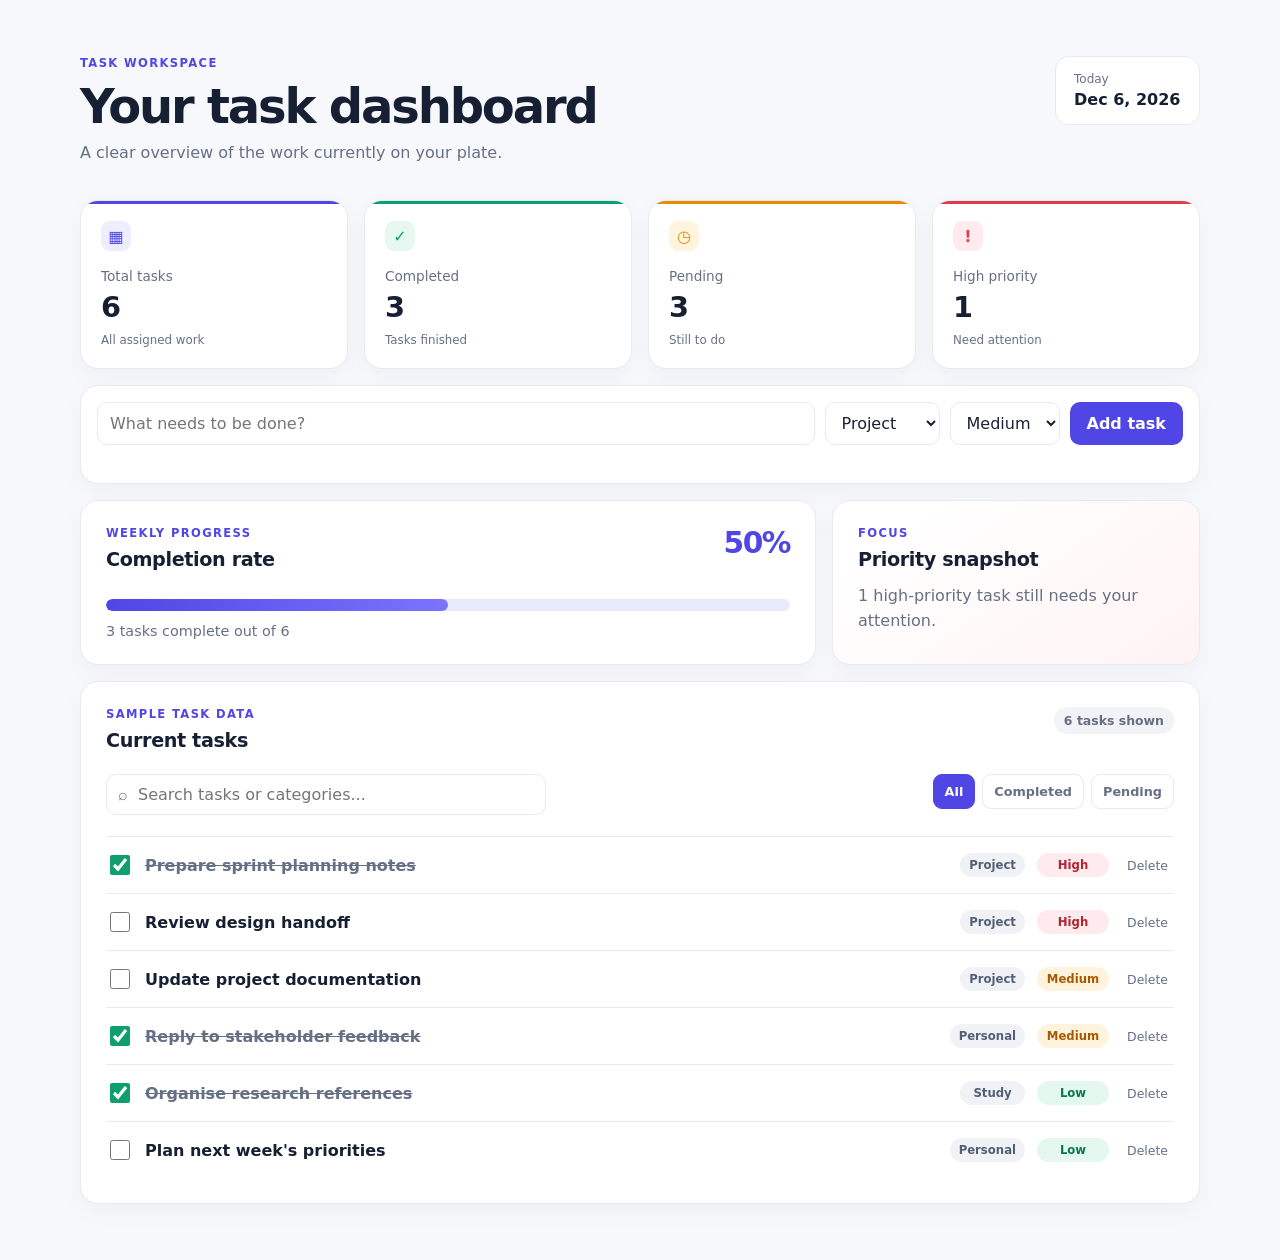
==== dashboard.html @ 53220f0e "Implement dashboard" ====
<!doctype html>
<html lang="en">
<head>
  <meta charset="utf-8">
  <meta name="viewport" content="width=device-width, initial-scale=1">
  <meta name="description" content="A standalone task dashboard with task statistics.">
  <title>Task Dashboard</title>
  <link rel="stylesheet" href="dashboard.css">
</head>
<body>
  <main class="dashboard" aria-labelledby="page-title">
    <header class="hero">
      <div><p class="eyebrow">Task workspace</p><h1 id="page-title">Your task dashboard</h1><p class="intro">A clear overview of the work currently on your plate.</p></div>
      <div class="today" aria-label="Current date"><span>Today</span><strong id="current-date"></strong></div>
    </header>

    <section class="metrics" aria-label="Task statistics">
      <article class="metric-card total"><span class="metric-icon" aria-hidden="true">▦</span><p>Total tasks</p><strong id="total-tasks">0</strong><span>All assigned work</span></article>
      <article class="metric-card completed"><span class="metric-icon" aria-hidden="true">✓</span><p>Completed</p><strong id="completed-tasks">0</strong><span>Tasks finished</span></article>
      <article class="metric-card pending"><span class="metric-icon" aria-hidden="true">◷</span><p>Pending</p><strong id="pending-tasks">0</strong><span>Still to do</span></article>
      <article class="metric-card high"><span class="metric-icon" aria-hidden="true">!</span><p>High priority</p><strong id="high-priority-tasks">0</strong><span>Need attention</span></article>
    </section>

    <section class="add-panel" aria-labelledby="add-task-heading">
      <h2 id="add-task-heading" class="sr-only">Add a task</h2>
      <form id="task-form" class="task-form" novalidate>
        <input id="task-input" type="text" maxlength="150" placeholder="What needs to be done?" aria-label="Task description" autocomplete="off">
        <select id="category-input" aria-label="Task category"><option>Study</option><option>Personal</option><option selected>Project</option><option>Other</option></select>
        <select id="priority-input" aria-label="Task priority"><option>Low</option><option selected>Medium</option><option>High</option></select>
        <button type="submit">Add task</button>
      </form>
      <p id="form-error" class="form-error" role="alert"></p>
    </section>

    <section class="content-grid">
      <article class="progress-card" aria-labelledby="progress-heading">
        <div class="card-heading"><div><p class="eyebrow">Weekly progress</p><h2 id="progress-heading">Completion rate</h2></div><strong id="completion-percentage">0%</strong></div>
        <div id="progress-track" class="progress-track" role="progressbar" aria-label="Task completion progress" aria-valuemin="0" aria-valuemax="100" aria-valuenow="0"><span id="progress-fill"></span></div>
        <p id="progress-summary">No tasks yet</p>
      </article>
      <article class="focus-card" aria-labelledby="focus-heading"><p class="eyebrow">Focus</p><h2 id="focus-heading">Priority snapshot</h2><p id="focus-message">Everything is under control.</p></article>
    </section>

    <section class="task-section" aria-labelledby="tasks-heading">
      <div class="section-heading"><div><p class="eyebrow">Sample task data</p><h2 id="tasks-heading">Current tasks</h2></div><span id="task-count" class="task-count">0 tasks</span></div>
      <div class="controls" aria-label="Task search and filters">
        <label class="search-field" for="task-search"><span aria-hidden="true">⌕</span><span class="sr-only">Search tasks</span><input id="task-search" type="search" placeholder="Search tasks or categories..." autocomplete="off"><button id="clear-search" type="button" aria-label="Clear search" hidden>×</button></label>
        <div class="filter-group" role="group" aria-label="Filter tasks by status"><button class="is-active" type="button" data-filter="all" aria-pressed="true">All</button><button type="button" data-filter="completed" aria-pressed="false">Completed</button><button type="button" data-filter="pending" aria-pressed="false">Pending</button></div>
      </div>
      <ul id="task-list" class="task-list" aria-live="polite"></ul>
      <p id="empty-state" class="empty-state" hidden>No tasks match your current search or filter.</p>
    </section>
  </main>
  <script src="dashboard.js"></script>
</body>
</html>
---- dashboard.css ----
:root { --ink:#172033; --muted:#667085; --line:#e8eaf0; --canvas:#f6f8fc; --surface:#fff; --blue:#4f46e5; --green:#0f9f6e; --amber:#e68a00; --red:#dc3c4d; }
* { box-sizing:border-box; }
body { margin:0; min-width:320px; background:var(--canvas); color:var(--ink); font-family:Inter,ui-sans-serif,system-ui,-apple-system,"Segoe UI",sans-serif; }
.dashboard { width:min(1120px,calc(100% - 32px)); margin:auto; padding:56px 0; }
.hero,.section-heading,.card-heading,.controls { display:flex; justify-content:space-between; gap:24px; align-items:flex-start; }
.eyebrow { margin:0 0 8px; color:var(--blue); font-size:.72rem; font-weight:800; letter-spacing:.12em; text-transform:uppercase; }
h1,h2,p { margin-top:0; } h1 { margin-bottom:9px; font-size:clamp(2rem,5vw,3rem); letter-spacing:-.045em; } h2 { margin-bottom:0; font-size:1.2rem; letter-spacing:-.02em; }
.intro,.metric-card>span:last-child,.progress-card>p,.focus-card>p:not(.eyebrow) { color:var(--muted); } .intro { margin-bottom:0; }
.today { min-width:145px; padding:15px 18px; border:1px solid var(--line); border-radius:14px; background:var(--surface); }.today span { display:block; margin-bottom:4px; color:var(--muted); font-size:.75rem; }
.metrics { display:grid; grid-template-columns:repeat(4,1fr); gap:16px; margin:38px 0 16px; }.metric-card,.progress-card,.focus-card,.task-section,.add-panel { border:1px solid var(--line); border-radius:18px; background:var(--surface); box-shadow:0 8px 25px rgba(29,41,57,.035); }.metric-card { position:relative; overflow:hidden; padding:20px; }.metric-card:before { position:absolute; top:0; left:0; width:100%; height:3px; background:var(--blue); content:""; }.completed:before{background:var(--green)} .pending:before{background:var(--amber)} .high:before{background:var(--red)}
.metric-icon { display:grid; width:30px; height:30px; margin-bottom:17px; place-items:center; border-radius:9px; color:var(--blue); background:#eeedff; font-weight:900; }.completed .metric-icon{color:var(--green);background:#e7f8f1}.pending .metric-icon{color:var(--amber);background:#fff4df}.high .metric-icon{color:var(--red);background:#ffeaed}.metric-card p{margin-bottom:6px;color:var(--muted);font-size:.85rem}.metric-card strong{display:block;margin-bottom:5px;font-size:1.8rem;letter-spacing:-.04em}.metric-card>span:last-child{font-size:.74rem}
.add-panel { margin-bottom:16px; padding:16px; }.task-form { display:grid; grid-template-columns:minmax(0,1fr) auto auto auto; gap:10px; }.task-form input,.task-form select,.task-form button{min-height:43px;border-radius:10px;font:inherit}.task-form input,.task-form select{border:1px solid var(--line);padding:0 12px;color:var(--ink);background:#fff}.task-form input:focus,.task-form select:focus,.search-field:focus-within{outline:3px solid #deddff;border-color:var(--blue)}.task-form button{border:0;padding:0 17px;color:#fff;background:var(--blue);font-weight:750;cursor:pointer}.form-error{min-height:1.1em;margin:8px 2px 0;color:var(--red);font-size:.8rem}
.content-grid { display:grid; grid-template-columns:2fr 1fr; gap:16px; }.progress-card,.focus-card{padding:25px}.card-heading>strong{color:var(--blue);font-size:1.85rem;letter-spacing:-.05em}.progress-track{height:12px;margin:28px 0 12px;overflow:hidden;border-radius:999px;background:#e9eafb}.progress-track span{display:block;width:0;height:100%;border-radius:inherit;background:linear-gradient(90deg,#4f46e5,#7c73ff);transition:width .5s ease}.progress-card>p{margin-bottom:0;font-size:.9rem}.focus-card{background:linear-gradient(145deg,#fff 15%,#fff3f4)}.focus-card h2{margin-bottom:13px}.focus-card>p:not(.eyebrow){margin-bottom:0;line-height:1.55}
.task-section{margin-top:16px;padding:25px}.task-count{padding:6px 10px;border-radius:999px;color:var(--muted);background:#f1f3f7;font-size:.78rem;font-weight:700}.controls{margin-top:22px}.search-field{display:flex;flex:1;align-items:center;gap:8px;max-width:440px;padding:0 11px;border:1px solid var(--line);border-radius:10px;color:var(--muted)}.search-field input{width:100%;min-width:0;height:39px;border:0;outline:0;color:var(--ink);font:inherit}.search-field button,.task-delete{border:0;color:var(--muted);background:transparent;cursor:pointer}.search-field button{font-size:1.3rem}.filter-group{display:flex;flex-wrap:wrap;gap:7px}.filter-group button{padding:9px 11px;border:1px solid var(--line);border-radius:9px;color:var(--muted);background:#fff;font:inherit;font-size:.8rem;font-weight:700;cursor:pointer}.filter-group .is-active{border-color:var(--blue);color:#fff;background:var(--blue)}
.task-list{padding:0;margin:21px 0 0;list-style:none}.task-item{display:flex;align-items:center;gap:12px;padding:15px 0;border-top:1px solid var(--line)}.task-check{width:20px;height:20px;accent-color:var(--green)}.task-name{flex:1;font-weight:650}.is-completed .task-name{color:var(--muted);text-decoration:line-through}.priority,.category{padding:5px 9px;border-radius:999px;text-align:center;font-size:.73rem;font-weight:750}.priority{min-width:72px}.priority-high{color:#b42332;background:#ffeaed}.priority-medium{color:#a65a00;background:#fff3dd}.priority-low{color:#087850;background:#e4f8ef}.category{min-width:65px;color:#526077;background:#f0f2f6}.task-delete{font:inherit;font-size:.78rem}.task-delete:hover{color:var(--red)}.empty-state{margin:22px 0 0;color:var(--muted);text-align:center}.sr-only{position:absolute;width:1px;height:1px;padding:0;overflow:hidden;clip:rect(0,0,0,0);white-space:nowrap;border:0}
@media(max-width:760px){.dashboard{padding:32px 0}.metrics{grid-template-columns:repeat(2,1fr)}.content-grid{grid-template-columns:1fr}.task-form{grid-template-columns:1fr 1fr}.task-form input,.task-form button{grid-column:1/-1}.controls{display:block}.search-field{max-width:none}.filter-group{margin-top:10px}}@media(max-width:480px){.hero{display:block}.today{display:inline-block;margin-top:20px}.metrics{grid-template-columns:1fr}.task-section,.progress-card,.focus-card{padding:19px}.task-item{flex-wrap:wrap}.task-name{min-width:calc(100% - 40px);font-size:.9rem}}
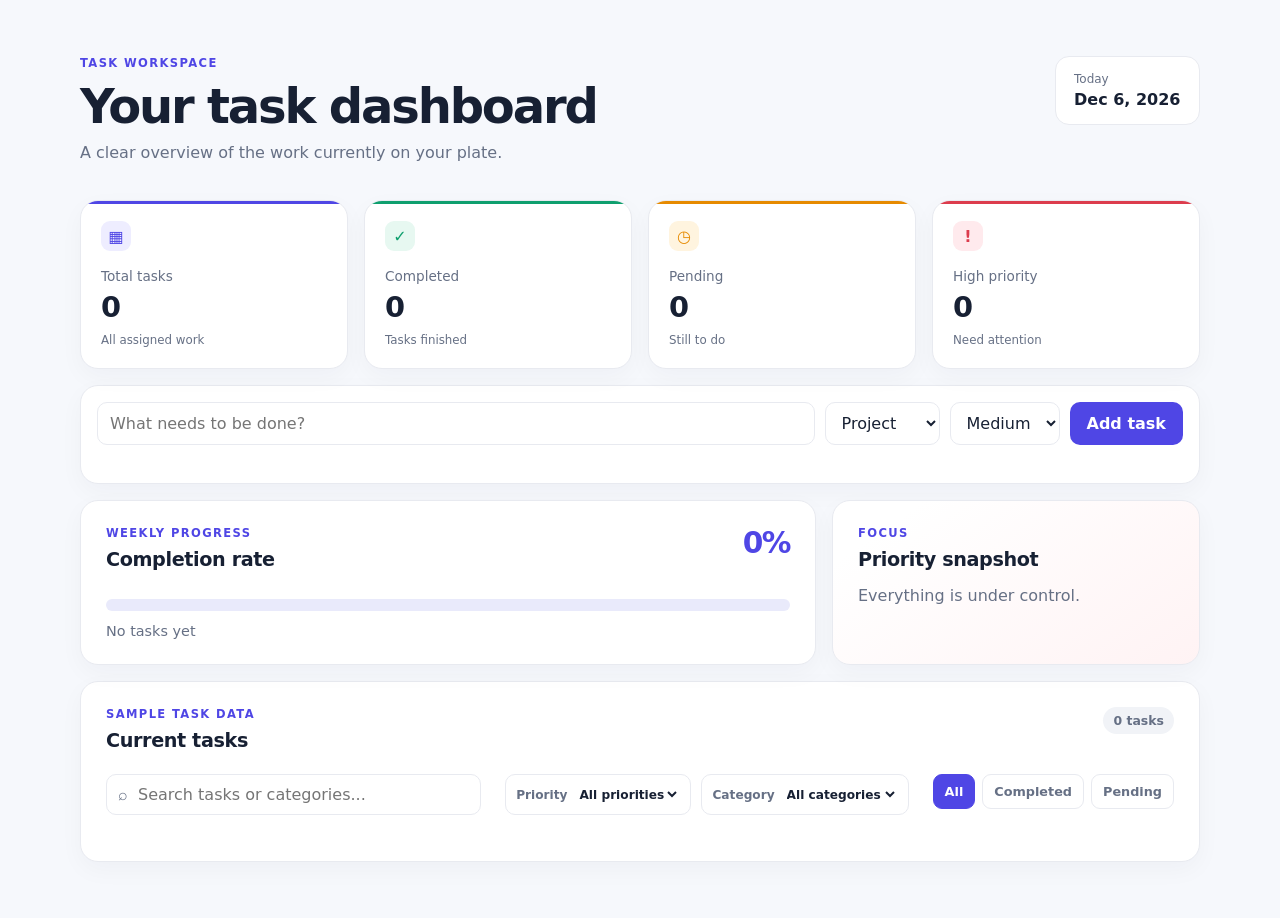
==== commit def60bae: "Implement task filtering" ====
--- a/dashboard.html
+++ b/dashboard.html
@@ -45,6 +45,27 @@
       <div class="section-heading"><div><p class="eyebrow">Sample task data</p><h2 id="tasks-heading">Current tasks</h2></div><span id="task-count" class="task-count">0 tasks</span></div>
       <div class="controls" aria-label="Task search and filters">
         <label class="search-field" for="task-search"><span aria-hidden="true">⌕</span><span class="sr-only">Search tasks</span><input id="task-search" type="search" placeholder="Search tasks or categories..." autocomplete="off"><button id="clear-search" type="button" aria-label="Clear search" hidden>×</button></label>
+        <div class="filter-toolbar">
+          <label class="filter-select" for="priority-filter">
+            <span>Priority</span>
+            <select id="priority-filter" aria-label="Filter tasks by priority">
+              <option value="all">All priorities</option>
+              <option value="High">High</option>
+              <option value="Medium">Medium</option>
+              <option value="Low">Low</option>
+            </select>
+          </label>
+          <label class="filter-select" for="category-filter">
+            <span>Category</span>
+            <select id="category-filter" aria-label="Filter tasks by category">
+              <option value="all">All categories</option>
+              <option value="Project">Project</option>
+              <option value="Study">Study</option>
+              <option value="Personal">Personal</option>
+              <option value="Other">Other</option>
+            </select>
+          </label>
+        </div>
         <div class="filter-group" role="group" aria-label="Filter tasks by status"><button class="is-active" type="button" data-filter="all" aria-pressed="true">All</button><button type="button" data-filter="completed" aria-pressed="false">Completed</button><button type="button" data-filter="pending" aria-pressed="false">Pending</button></div>
       </div>
       <ul id="task-list" class="task-list" aria-live="polite"></ul>
--- a/dashboard.css
+++ b/dashboard.css
@@ -11,6 +11,13 @@
 .metric-icon { display:grid; width:30px; height:30px; margin-bottom:17px; place-items:center; border-radius:9px; color:var(--blue); background:#eeedff; font-weight:900; }.completed .metric-icon{color:var(--green);background:#e7f8f1}.pending .metric-icon{color:var(--amber);background:#fff4df}.high .metric-icon{color:var(--red);background:#ffeaed}.metric-card p{margin-bottom:6px;color:var(--muted);font-size:.85rem}.metric-card strong{display:block;margin-bottom:5px;font-size:1.8rem;letter-spacing:-.04em}.metric-card>span:last-child{font-size:.74rem}
 .add-panel { margin-bottom:16px; padding:16px; }.task-form { display:grid; grid-template-columns:minmax(0,1fr) auto auto auto; gap:10px; }.task-form input,.task-form select,.task-form button{min-height:43px;border-radius:10px;font:inherit}.task-form input,.task-form select{border:1px solid var(--line);padding:0 12px;color:var(--ink);background:#fff}.task-form input:focus,.task-form select:focus,.search-field:focus-within{outline:3px solid #deddff;border-color:var(--blue)}.task-form button{border:0;padding:0 17px;color:#fff;background:var(--blue);font-weight:750;cursor:pointer}.form-error{min-height:1.1em;margin:8px 2px 0;color:var(--red);font-size:.8rem}
 .content-grid { display:grid; grid-template-columns:2fr 1fr; gap:16px; }.progress-card,.focus-card{padding:25px}.card-heading>strong{color:var(--blue);font-size:1.85rem;letter-spacing:-.05em}.progress-track{height:12px;margin:28px 0 12px;overflow:hidden;border-radius:999px;background:#e9eafb}.progress-track span{display:block;width:0;height:100%;border-radius:inherit;background:linear-gradient(90deg,#4f46e5,#7c73ff);transition:width .5s ease}.progress-card>p{margin-bottom:0;font-size:.9rem}.focus-card{background:linear-gradient(145deg,#fff 15%,#fff3f4)}.focus-card h2{margin-bottom:13px}.focus-card>p:not(.eyebrow){margin-bottom:0;line-height:1.55}
-.task-section{margin-top:16px;padding:25px}.task-count{padding:6px 10px;border-radius:999px;color:var(--muted);background:#f1f3f7;font-size:.78rem;font-weight:700}.controls{margin-top:22px}.search-field{display:flex;flex:1;align-items:center;gap:8px;max-width:440px;padding:0 11px;border:1px solid var(--line);border-radius:10px;color:var(--muted)}.search-field input{width:100%;min-width:0;height:39px;border:0;outline:0;color:var(--ink);font:inherit}.search-field button,.task-delete{border:0;color:var(--muted);background:transparent;cursor:pointer}.search-field button{font-size:1.3rem}.filter-group{display:flex;flex-wrap:wrap;gap:7px}.filter-group button{padding:9px 11px;border:1px solid var(--line);border-radius:9px;color:var(--muted);background:#fff;font:inherit;font-size:.8rem;font-weight:700;cursor:pointer}.filter-group .is-active{border-color:var(--blue);color:#fff;background:var(--blue)}
+.task-section{margin-top:16px;padding:25px}.task-count{padding:6px 10px;border-radius:999px;color:var(--muted);background:#f1f3f7;font-size:.78rem;font-weight:700}.controls{margin-top:22px}.search-field{display:flex;flex:1;align-items:center;gap:8px;max-width:440px;padding:0 11px;border:1px solid var(--line);border-radius:10px;color:var(--muted)}.search-field input{width:100%;min-width:0;height:39px;border:0;outline:0;color:var(--ink);font:inherit}.search-field button,.task-delete{border:0;color:var(--muted);background:transparent;cursor:pointer}.search-field button{font-size:1.3rem}.filter-toolbar{display:flex;flex-wrap:wrap;gap:10px;margin-left:auto}.filter-select{display:flex;align-items:center;gap:8px;padding:0 10px;border:1px solid var(--line);border-radius:10px;background:var(--surface);color:var(--muted);font-size:.76rem;font-weight:700}.filter-select span{white-space:nowrap}.filter-select select{min-height:39px;border:0;background:transparent;color:var(--ink);font:inherit;outline:0}.filter-group{display:flex;flex-wrap:wrap;gap:7px}.filter-group button{padding:9px 11px;border:1px solid var(--line);border-radius:9px;color:var(--muted);background:#fff;font:inherit;font-size:.8rem;font-weight:700;cursor:pointer}.filter-group .is-active{border-color:var(--blue);color:#fff;background:var(--blue)}
 .task-list{padding:0;margin:21px 0 0;list-style:none}.task-item{display:flex;align-items:center;gap:12px;padding:15px 0;border-top:1px solid var(--line)}.task-check{width:20px;height:20px;accent-color:var(--green)}.task-name{flex:1;font-weight:650}.is-completed .task-name{color:var(--muted);text-decoration:line-through}.priority,.category{padding:5px 9px;border-radius:999px;text-align:center;font-size:.73rem;font-weight:750}.priority{min-width:72px}.priority-high{color:#b42332;background:#ffeaed}.priority-medium{color:#a65a00;background:#fff3dd}.priority-low{color:#087850;background:#e4f8ef}.category{min-width:65px;color:#526077;background:#f0f2f6}.task-delete{font:inherit;font-size:.78rem}.task-delete:hover{color:var(--red)}.empty-state{margin:22px 0 0;color:var(--muted);text-align:center}.sr-only{position:absolute;width:1px;height:1px;padding:0;overflow:hidden;clip:rect(0,0,0,0);white-space:nowrap;border:0}
 @media(max-width:760px){.dashboard{padding:32px 0}.metrics{grid-template-columns:repeat(2,1fr)}.content-grid{grid-template-columns:1fr}.task-form{grid-template-columns:1fr 1fr}.task-form input,.task-form button{grid-column:1/-1}.controls{display:block}.search-field{max-width:none}.filter-group{margin-top:10px}}@media(max-width:480px){.hero{display:block}.today{display:inline-block;margin-top:20px}.metrics{grid-template-columns:1fr}.task-section,.progress-card,.focus-card{padding:19px}.task-item{flex-wrap:wrap}.task-name{min-width:calc(100% - 40px);font-size:.9rem}}
+
+/* Theme switcher and dark-mode palette */
+:root{--input:#fff;--soft-blue:#eeedff;--soft-green:#e7f8f1;--soft-amber:#fff4df;--soft-red:#ffeaed;--focus-surface:#fff3f4;--chip:#f1f3f7;--category:#f0f2f6;--progress:#e9eafb;--toggle-bg:#e7e9f2;--toggle-icon:#667085;--toggle-knob:#fff}
+:root[data-theme="dark"]{--ink:#edf0ff;--muted:#a7aec7;--line:#303950;--canvas:#10131d;--surface:#181d2b;--blue:#9b94ff;--green:#53d6a5;--amber:#ffbe57;--red:#ff7d8a;--input:#202737;--soft-blue:#2a2b50;--soft-green:#183d38;--soft-amber:#44371e;--soft-red:#492631;--focus-surface:#272137;--chip:#252d3e;--category:#283143;--progress:#2b3348;--toggle-bg:#343b52;--toggle-icon:#c6ccdf;--toggle-knob:#f5f7ff}
+body{transition:background-color .35s ease,color .35s ease}.hero-actions{display:flex;align-items:center;gap:12px}.theme-toggle{display:inline-flex;align-items:center;gap:9px;padding:5px 10px 5px 5px;border:1px solid var(--line);border-radius:999px;color:var(--ink);background:var(--surface);font:700 .75rem/1 Inter,ui-sans-serif,sans-serif;cursor:pointer;box-shadow:0 4px 14px rgba(18,26,46,.07);transition:transform .2s ease,box-shadow .2s ease,border-color .25s ease,background-color .35s ease}.theme-toggle:hover{transform:translateY(-2px);border-color:var(--blue);box-shadow:0 8px 20px rgba(18,26,46,.14)}.theme-toggle:active{transform:translateY(0) scale(.97)}.theme-toggle:focus-visible{outline:3px solid color-mix(in srgb,var(--blue) 35%,transparent);outline-offset:3px}.theme-toggle-track{position:relative;display:flex;align-items:center;justify-content:space-between;width:42px;height:28px;padding:0 5px;border-radius:999px;color:var(--toggle-icon);background:var(--toggle-bg);transition:background-color .35s ease,color .35s ease}.theme-icon{z-index:1;width:14px;height:14px}.theme-toggle-knob{position:absolute;z-index:2;top:3px;left:3px;width:22px;height:22px;border-radius:50%;background:var(--toggle-knob);box-shadow:0 2px 5px rgba(18,26,46,.28);transition:transform .35s cubic-bezier(.34,1.56,.64,1),background-color .35s ease}:root[data-theme="dark"] .theme-toggle-knob{transform:translateX(14px)}
+.metric-icon{background:var(--soft-blue)}.completed .metric-icon{background:var(--soft-green)}.pending .metric-icon{background:var(--soft-amber)}.high .metric-icon{background:var(--soft-red)}.task-form input,.task-form select{background:var(--input)}.task-form input:focus,.task-form select:focus,.search-field:focus-within{outline-color:color-mix(in srgb,var(--blue) 25%,transparent)}.progress-track{background:var(--progress)}.progress-track span{background:linear-gradient(90deg,var(--blue),#7c73ff)}.focus-card{background:linear-gradient(145deg,var(--surface) 15%,var(--focus-surface))}.task-count{background:var(--chip)}.search-field,.filter-group button{background:var(--input)}.priority-high{color:#ff9ca7;background:var(--soft-red)}.priority-medium{color:var(--amber);background:var(--soft-amber)}.priority-low{color:var(--green);background:var(--soft-green)}.category{color:var(--muted);background:var(--category)}
+@media(max-width:480px){.hero-actions{margin-top:20px;justify-content:space-between}.today{margin-top:0}.theme-toggle-label{display:none}.theme-toggle{padding:5px}}@media(prefers-reduced-motion:reduce){*,*::before,*::after{scroll-behavior:auto!important;transition-duration:.01ms!important;animation-duration:.01ms!important}}
